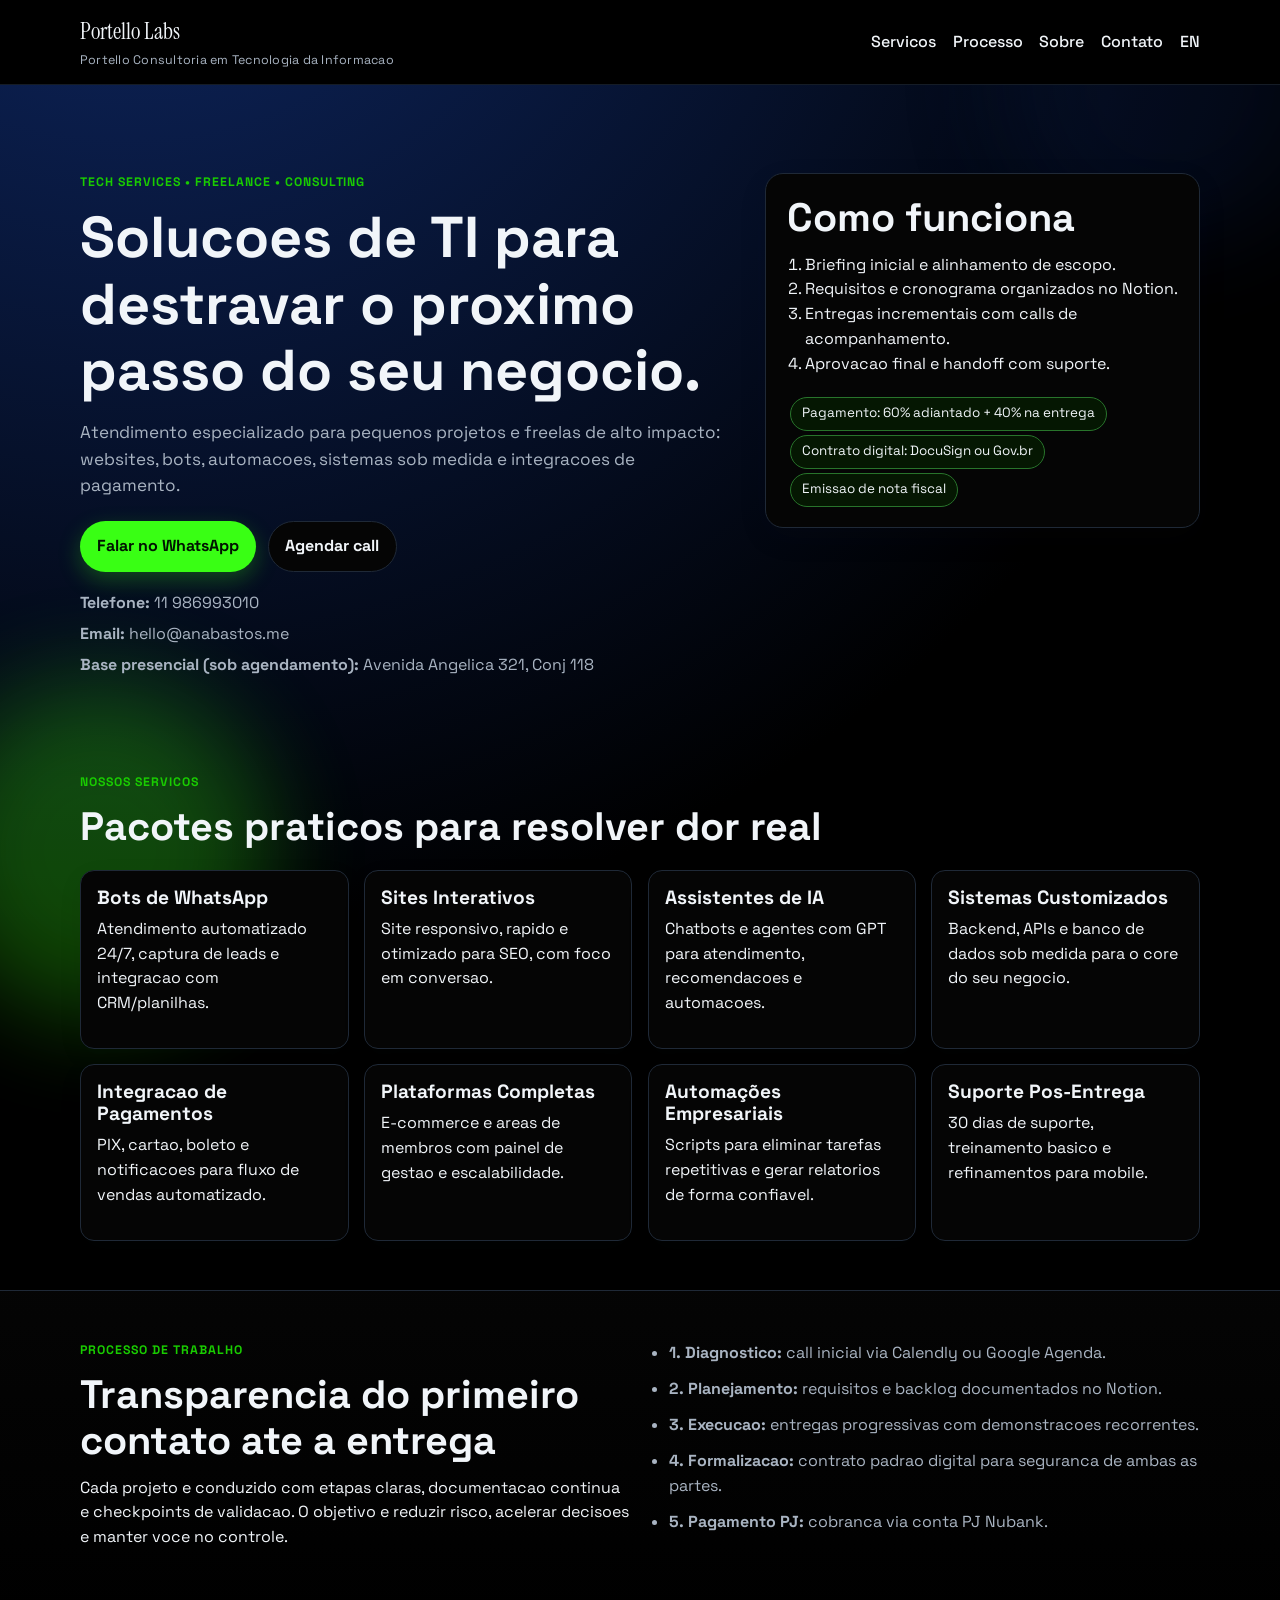
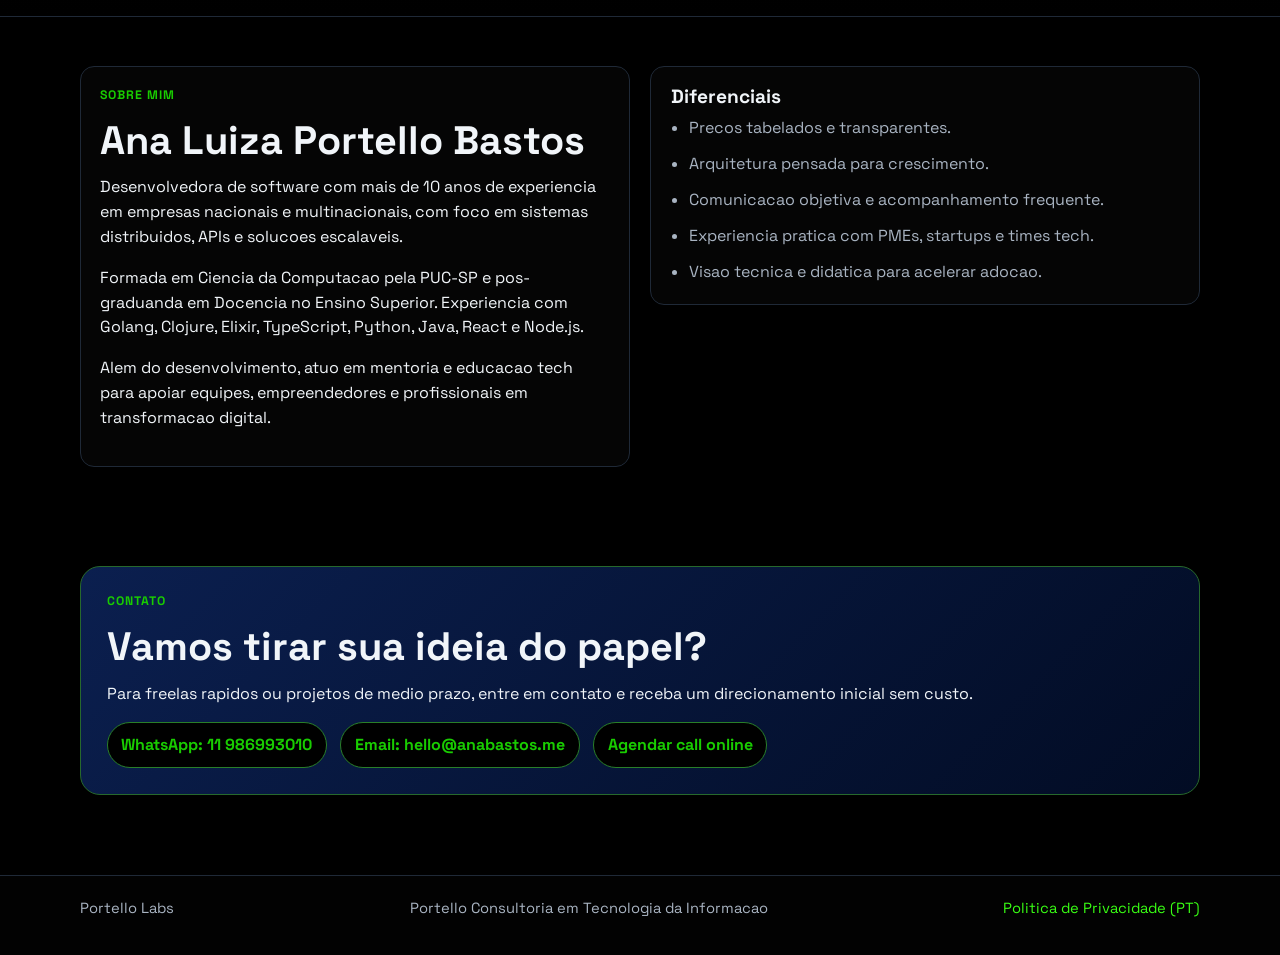
==== index.html @ 6f145aa7 "initial commit" ====
<!doctype html>
<html lang="pt-BR">
<head>
  <meta charset="UTF-8" />
  <meta name="viewport" content="width=device-width, initial-scale=1.0" />
  <meta name="description" content="Portello Labs - Portello Consultoria em Tecnologia da Informacao. Solucoes de TI para PMEs, startups e profissionais autonomos." />
  <title>Portello Labs | Consultoria em TI</title>
  <link rel="preconnect" href="https://fonts.googleapis.com" />
  <link rel="preconnect" href="https://fonts.gstatic.com" crossorigin />
  <link href="https://fonts.googleapis.com/css2?family=Space+Grotesk:wght@400;500;700&family=Instrument+Serif:ital@0;1&display=swap" rel="stylesheet" />
  <link rel="stylesheet" href="styles.css" />
</head>
<body>
  <div class="bg-orb orb-a" aria-hidden="true"></div>
  <div class="bg-orb orb-b" aria-hidden="true"></div>

  <header class="site-header">
    <div class="container nav-wrap">
      <a class="brand" href="#top" aria-label="Portello Labs">
        <span class="brand-main">Portello Labs</span>
        <span class="brand-sub">Portello Consultoria em Tecnologia da Informacao</span>
      </a>
      <nav class="nav" id="main-nav" aria-label="Navegacao principal">
        <a href="#servicos">Servicos</a>
        <a href="#processo">Processo</a>
        <a href="#sobre">Sobre</a>
        <a href="#contato">Contato</a>
        <a href="en/" hreflang="en">EN</a>
      </nav>
      <button class="menu-btn" id="menu-btn" aria-label="Abrir menu" aria-expanded="false" aria-controls="main-nav">Menu</button>
    </div>
  </header>

  <main id="top">
    <section class="hero">
      <div class="container hero-grid">
        <div>
          <p class="eyebrow">Tech Services • Freelance • Consulting</p>
          <h1>Solucoes de TI para destravar o proximo passo do seu negocio.</h1>
          <p class="hero-copy">
            Atendimento especializado para pequenos projetos e freelas de alto impacto: websites, bots,
            automacoes, sistemas sob medida e integracoes de pagamento.
          </p>
          <div class="hero-cta">
            <a class="btn btn-primary" href="https://wa.me/5511986993010" target="_blank" rel="noopener noreferrer">Falar no WhatsApp</a>
            <a class="btn btn-secondary" href="https://calendar.app.google/7jMRsV2HJP9zzm17A" target="_blank" rel="noopener noreferrer">Agendar call</a>
          </div>
          <ul class="quick-info">
            <li><strong>Telefone:</strong> 11 986993010</li>
            <li><strong>Email:</strong> hello@anabastos.me</li>
            <li><strong>Base presencial (sob agendamento):</strong> Avenida Angelica 321, Conj 118</li>
          </ul>
        </div>
        <aside class="hero-card reveal">
          <h2>Como funciona</h2>
          <ol>
            <li>Briefing inicial e alinhamento de escopo.</li>
            <li>Requisitos e cronograma organizados no Notion.</li>
            <li>Entregas incrementais com calls de acompanhamento.</li>
            <li>Aprovacao final e handoff com suporte.</li>
          </ol>
          <p class="pill">Pagamento: 60% adiantado + 40% na entrega</p>
          <p class="pill">Contrato digital: DocuSign ou Gov.br</p>
          <p class="pill">Emissao de nota fiscal</p>
        </aside>
      </div>
    </section>

    <section class="section" id="servicos">
      <div class="container">
        <p class="eyebrow">Nossos Servicos</p>
        <h2>Pacotes praticos para resolver dor real</h2>
        <div class="cards">
          <article class="card reveal">
            <h3>Bots de WhatsApp</h3>
            <p>Atendimento automatizado 24/7, captura de leads e integracao com CRM/planilhas.</p>
          </article>
          <article class="card reveal">
            <h3>Sites Interativos</h3>
            <p>Site responsivo, rapido e otimizado para SEO, com foco em conversao.</p>
          </article>
          <article class="card reveal">
            <h3>Assistentes de IA</h3>
            <p>Chatbots e agentes com GPT para atendimento, recomendacoes e automacoes.</p>
          </article>
          <article class="card reveal">
            <h3>Sistemas Customizados</h3>
            <p>Backend, APIs e banco de dados sob medida para o core do seu negocio.</p>
          </article>
          <article class="card reveal">
            <h3>Integracao de Pagamentos</h3>
            <p>PIX, cartao, boleto e notificacoes para fluxo de vendas automatizado.</p>
          </article>
          <article class="card reveal">
            <h3>Plataformas Completas</h3>
            <p>E-commerce e areas de membros com painel de gestao e escalabilidade.</p>
          </article>
          <article class="card reveal">
            <h3>Automações Empresariais</h3>
            <p>Scripts para eliminar tarefas repetitivas e gerar relatorios de forma confiavel.</p>
          </article>
          <article class="card reveal">
            <h3>Suporte Pos-Entrega</h3>
            <p>30 dias de suporte, treinamento basico e refinamentos para mobile.</p>
          </article>
        </div>
      </div>
    </section>

    <section class="section section-alt" id="processo">
      <div class="container process-grid">
        <div>
          <p class="eyebrow">Processo de Trabalho</p>
          <h2>Transparencia do primeiro contato ate a entrega</h2>
          <p>
            Cada projeto e conduzido com etapas claras, documentacao continua e checkpoints de validacao.
            O objetivo e reduzir risco, acelerar decisoes e manter voce no controle.
          </p>
        </div>
        <ul class="timeline reveal">
          <li><strong>1. Diagnostico:</strong> call inicial via Calendly ou Google Agenda.</li>
          <li><strong>2. Planejamento:</strong> requisitos e backlog documentados no Notion.</li>
          <li><strong>3. Execucao:</strong> entregas progressivas com demonstracoes recorrentes.</li>
          <li><strong>4. Formalizacao:</strong> contrato padrao digital para seguranca de ambas as partes.</li>
          <li><strong>5. Pagamento PJ:</strong> cobranca via conta PJ Nubank.</li>
        </ul>
      </div>
    </section>

    <section class="section" id="sobre">
      <div class="container about-grid">
        <div class="about-panel reveal">
          <p class="eyebrow">Sobre Mim</p>
          <h2>Ana Luiza Portello Bastos</h2>
          <p>
            Desenvolvedora de software com mais de 10 anos de experiencia em empresas nacionais e multinacionais,
            com foco em sistemas distribuidos, APIs e solucoes escalaveis.
          </p>
          <p>
            Formada em Ciencia da Computacao pela PUC-SP e pos-graduanda em Docencia no Ensino Superior.
            Experiencia com Golang, Clojure, Elixir, TypeScript, Python, Java, React e Node.js.
          </p>
          <p>
            Alem do desenvolvimento, atuo em mentoria e educacao tech para apoiar equipes, empreendedores
            e profissionais em transformacao digital.
          </p>
        </div>
        <div class="about-panel reveal">
          <h3>Diferenciais</h3>
          <ul class="checklist">
            <li>Precos tabelados e transparentes.</li>
            <li>Arquitetura pensada para crescimento.</li>
            <li>Comunicacao objetiva e acompanhamento frequente.</li>
            <li>Experiencia pratica com PMEs, startups e times tech.</li>
            <li>Visao tecnica e didatica para acelerar adocao.</li>
          </ul>
        </div>
      </div>
    </section>

    <section class="section section-contact" id="contato">
      <div class="container contact-wrap reveal">
        <p class="eyebrow">Contato</p>
        <h2>Vamos tirar sua ideia do papel?</h2>
        <p>
          Para freelas rapidos ou projetos de medio prazo, entre em contato e receba um direcionamento inicial sem custo.
        </p>
        <div class="contact-list">
          <a href="https://wa.me/5511986993010" target="_blank" rel="noopener noreferrer">WhatsApp: 11 986993010</a>
          <a href="mailto:hello@anabastos.me">Email: hello@anabastos.me</a>
          <a href="https://calendar.app.google/7jMRsV2HJP9zzm17A" target="_blank" rel="noopener noreferrer">Agendar call online</a>
        </div>
      </div>
    </section>
  </main>

  <footer class="site-footer">
    <div class="container footer-wrap">
      <p>Portello Labs</p>
      <p>Portello Consultoria em Tecnologia da Informacao</p>
      <p><a href="politica-de-privacidade/" rel="noopener">Politica de Privacidade (PT)</a></p>
    </div>
  </footer>

  <script src="script.js"></script>
</body>
</html>
---- styles.css ----
:root {
  --bg: #000000;
  --bg-alt: #080808;
  --ink: #f1f5f9;
  --ink-soft: #a9b4c2;
  --brand: #39ff14;
  --brand-dark: #19cc00;
  --accent: #0b1f4f;
  --card: #050505;
  --line: #1f2937;
}

* {
  box-sizing: border-box;
}

html,
body {
  margin: 0;
  padding: 0;
}

body {
  font-family: "Space Grotesk", sans-serif;
  background: radial-gradient(circle at 10% -10%, #0b1f4f 10%, var(--bg) 40%), var(--bg);
  color: var(--ink);
  line-height: 1.55;
  min-height: 100vh;
  overflow-x: hidden;
}

h1,
h2,
h3 {
  line-height: 1.15;
  margin-top: 0;
}

h1 {
  font-size: clamp(2.1rem, 4.5vw, 4rem);
  margin-bottom: 1rem;
}

h2 {
  font-size: clamp(1.6rem, 3.1vw, 2.5rem);
  margin-bottom: 0.75rem;
}

h3 {
  font-size: 1.2rem;
  margin-bottom: 0.5rem;
}

p {
  margin-top: 0;
}

.container {
  width: min(1120px, 92vw);
  margin: 0 auto;
}

.bg-orb {
  position: fixed;
  width: 340px;
  height: 340px;
  border-radius: 999px;
  filter: blur(50px);
  opacity: 0.27;
  pointer-events: none;
  z-index: -1;
}

.orb-a {
  background: #0b1f4f;
  top: -90px;
  right: -60px;
}

.orb-b {
  background: #39ff14;
  left: -70px;
  bottom: -120px;
}

.site-header {
  position: sticky;
  top: 0;
  z-index: 20;
  background: color-mix(in srgb, var(--bg) 90%, black 10%);
  backdrop-filter: blur(10px);
  border-bottom: 1px solid color-mix(in srgb, var(--line) 70%, transparent 30%);
}

.nav-wrap {
  display: flex;
  align-items: center;
  justify-content: space-between;
  gap: 1rem;
  padding: 0.85rem 0;
}

.brand {
  text-decoration: none;
  color: var(--ink);
  display: grid;
  gap: 0.1rem;
}

.brand-main {
  font-family: "Instrument Serif", serif;
  font-size: 1.45rem;
}

.brand-sub {
  font-size: 0.78rem;
  letter-spacing: 0.02em;
  color: var(--ink-soft);
}

.nav {
  display: flex;
  gap: 1.05rem;
}

.nav a {
  text-decoration: none;
  color: var(--ink);
  font-weight: 500;
}

.menu-btn {
  display: none;
  border: 1px solid var(--line);
  background: var(--card);
  color: var(--ink);
  padding: 0.4rem 0.8rem;
  border-radius: 999px;
  cursor: pointer;
}

.hero {
  padding: 5.5rem 0 2.8rem;
}

.hero-grid {
  display: grid;
  grid-template-columns: 1.2fr 0.8fr;
  gap: 2rem;
  align-items: start;
}

.eyebrow {
  text-transform: uppercase;
  letter-spacing: 0.08em;
  font-size: 0.77rem;
  color: var(--brand-dark);
  font-weight: 700;
}

.hero-copy {
  max-width: 62ch;
  color: var(--ink-soft);
  font-size: 1.07rem;
}

.hero-cta {
  display: flex;
  flex-wrap: wrap;
  gap: 0.75rem;
  margin: 1.4rem 0 1.2rem;
}

.btn {
  display: inline-flex;
  align-items: center;
  justify-content: center;
  gap: 0.35rem;
  padding: 0.75rem 1.05rem;
  border-radius: 999px;
  text-decoration: none;
  font-weight: 700;
  transition: transform 180ms ease, box-shadow 220ms ease, background-color 220ms ease;
}

.btn:hover {
  transform: translateY(-2px);
}

.btn-primary {
  background: var(--brand);
  color: #001400;
  box-shadow: 0 8px 22px rgba(57, 255, 20, 0.25);
}

.btn-primary:hover {
  background: #2de30f;
}

.btn-secondary {
  border: 1px solid var(--line);
  background: var(--card);
  color: var(--ink);
}

.quick-info {
  list-style: none;
  padding: 0;
  margin: 0;
  display: grid;
  gap: 0.4rem;
  color: var(--ink-soft);
}

.hero-card {
  background: var(--card);
  border: 1px solid var(--line);
  border-radius: 18px;
  padding: 1.3rem;
  box-shadow: 0 10px 30px rgba(24, 30, 34, 0.08);
}

.hero-card ol {
  margin: 0 0 1rem;
  padding-left: 1.15rem;
}

.pill {
  display: inline-block;
  margin: 0.25rem 0.2rem 0;
  padding: 0.35rem 0.7rem;
  border-radius: 999px;
  border: 1px solid color-mix(in srgb, var(--brand) 35%, var(--line) 65%);
  background: color-mix(in srgb, var(--brand) 9%, black 91%);
  font-size: 0.84rem;
  color: var(--ink);
}

.section {
  padding: 3.1rem 0;
}

.section-alt {
  background: linear-gradient(180deg, color-mix(in srgb, var(--bg-alt) 55%, black 45%), transparent);
  border-top: 1px solid var(--line);
  border-bottom: 1px solid var(--line);
}

.cards {
  margin-top: 1.25rem;
  display: grid;
  grid-template-columns: repeat(4, minmax(0, 1fr));
  gap: 0.95rem;
}

.card {
  background: var(--card);
  border: 1px solid var(--line);
  border-radius: 14px;
  padding: 1rem;
  box-shadow: 0 8px 26px rgba(24, 30, 34, 0.06);
}

.process-grid,
.about-grid {
  display: grid;
  grid-template-columns: 1fr 1fr;
  gap: 1.3rem;
  align-items: start;
}

.timeline,
.checklist {
  margin: 0;
  padding-left: 1.15rem;
  color: var(--ink-soft);
  display: grid;
  gap: 0.7rem;
}

.about-panel {
  background: var(--card);
  border: 1px solid var(--line);
  border-radius: 14px;
  padding: 1.2rem;
}

.section-contact {
  padding-bottom: 5rem;
}

.contact-wrap {
  border: 1px solid color-mix(in srgb, var(--brand) 30%, var(--line) 70%);
  background: linear-gradient(135deg, #0b1f4f 0%, #020c24 100%);
  border-radius: 20px;
  padding: 1.6rem;
}

.contact-list {
  margin-top: 1rem;
  display: flex;
  flex-wrap: wrap;
  gap: 0.85rem;
}

.contact-list a {
  color: var(--brand-dark);
  text-decoration: none;
  font-weight: 700;
  border: 1px solid color-mix(in srgb, var(--brand) 40%, var(--line) 60%);
  background: #000000;
  border-radius: 999px;
  padding: 0.6rem 0.85rem;
}

.site-footer {
  border-top: 1px solid var(--line);
  padding: 1.3rem 0;
  background: color-mix(in srgb, var(--bg-alt) 25%, black 75%);
}

.footer-wrap {
  display: flex;
  justify-content: space-between;
  gap: 1rem;
  flex-wrap: wrap;
  color: var(--ink-soft);
  font-size: 0.92rem;
}

.site-footer a {
  color: var(--brand);
  text-decoration: none;
}

.site-footer a:hover {
  color: var(--brand-dark);
  text-decoration: underline;
}

.reveal {
  opacity: 0;
  transform: translateY(18px);
  transition: opacity 500ms ease, transform 500ms ease;
}

.reveal.show {
  opacity: 1;
  transform: translateY(0);
}

@media (max-width: 980px) {
  .hero-grid,
  .cards,
  .process-grid,
  .about-grid {
    grid-template-columns: 1fr 1fr;
  }

  .cards {
    grid-template-columns: repeat(2, minmax(0, 1fr));
  }
}

@media (max-width: 760px) {
  .menu-btn {
    display: inline-flex;
  }

  .nav {
    position: absolute;
    top: 64px;
    right: 4vw;
    background: var(--card);
    border: 1px solid var(--line);
    border-radius: 12px;
    padding: 0.75rem;
    display: none;
    flex-direction: column;
    min-width: 160px;
    box-shadow: 0 12px 24px rgba(24, 30, 34, 0.14);
  }

  .nav.open {
    display: flex;
  }

  .hero-grid,
  .cards,
  .process-grid,
  .about-grid {
    grid-template-columns: 1fr;
  }

  .hero {
    padding-top: 4rem;
  }
}
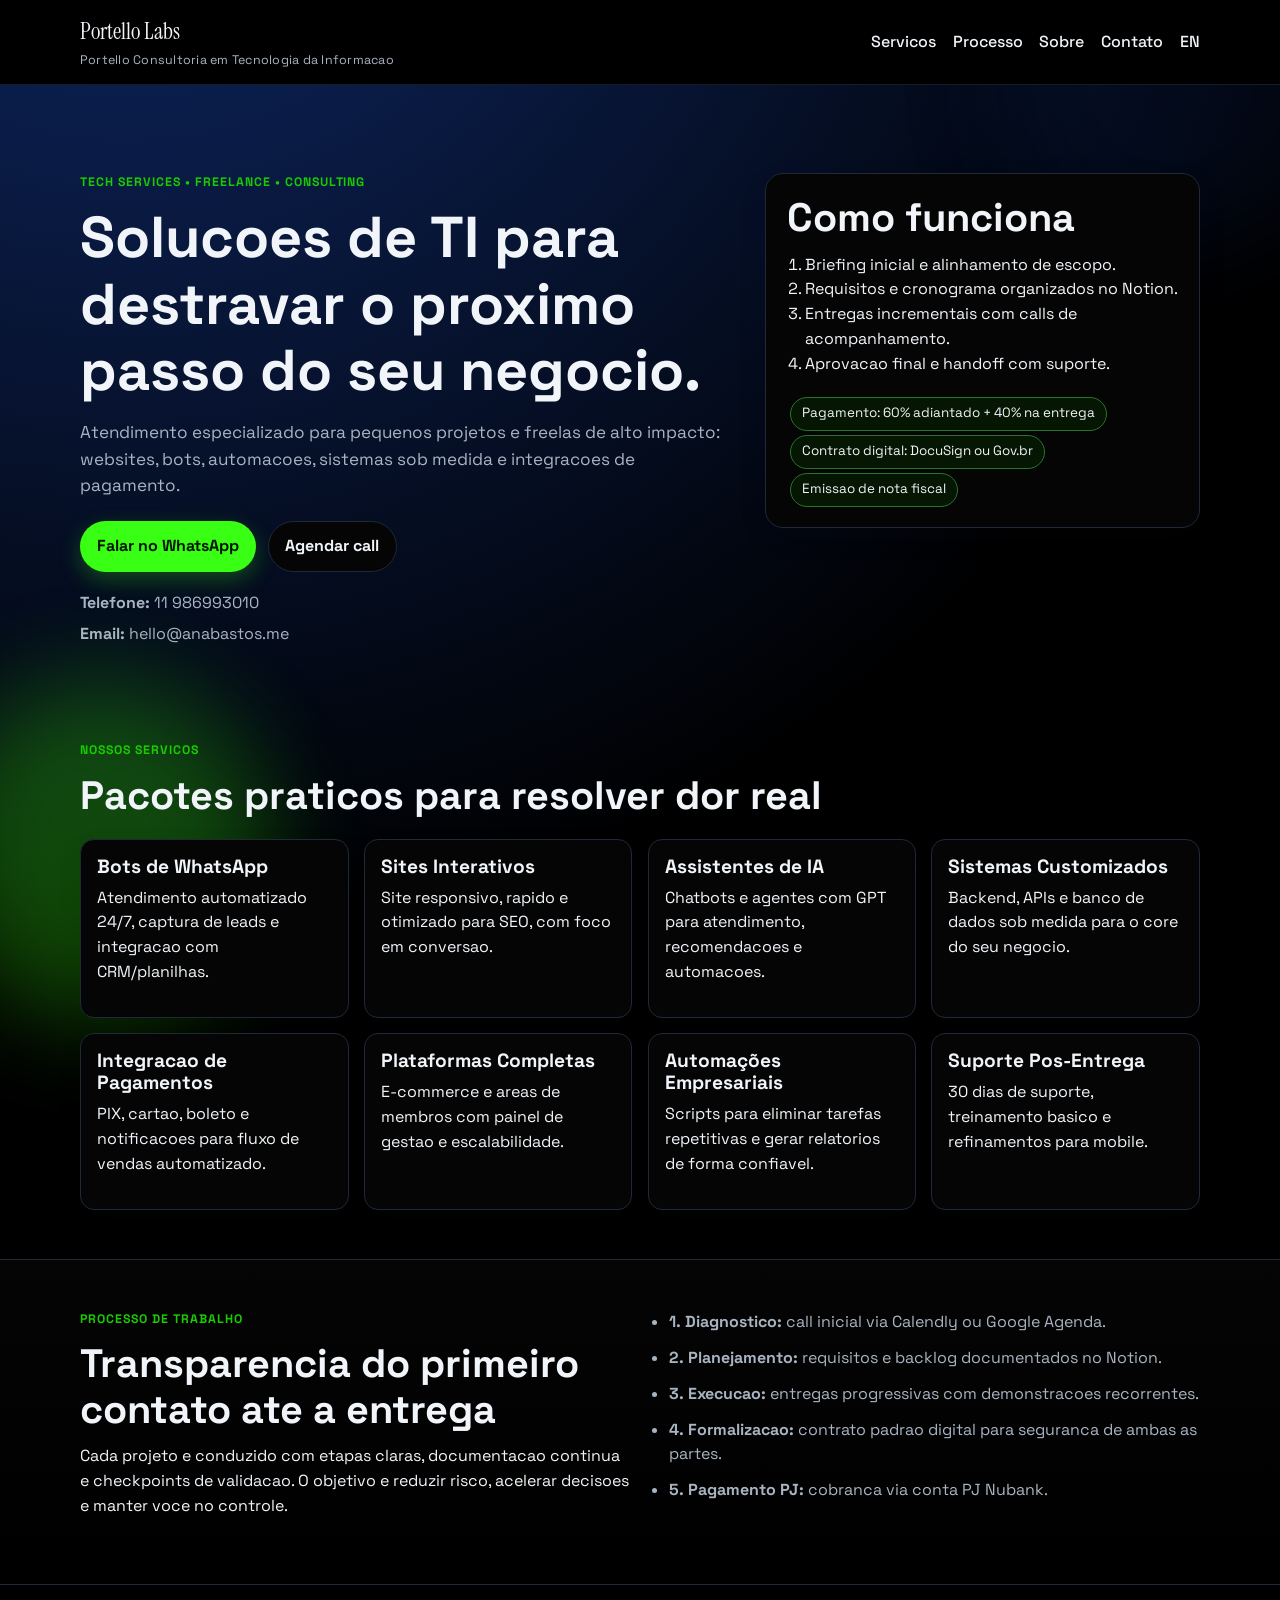
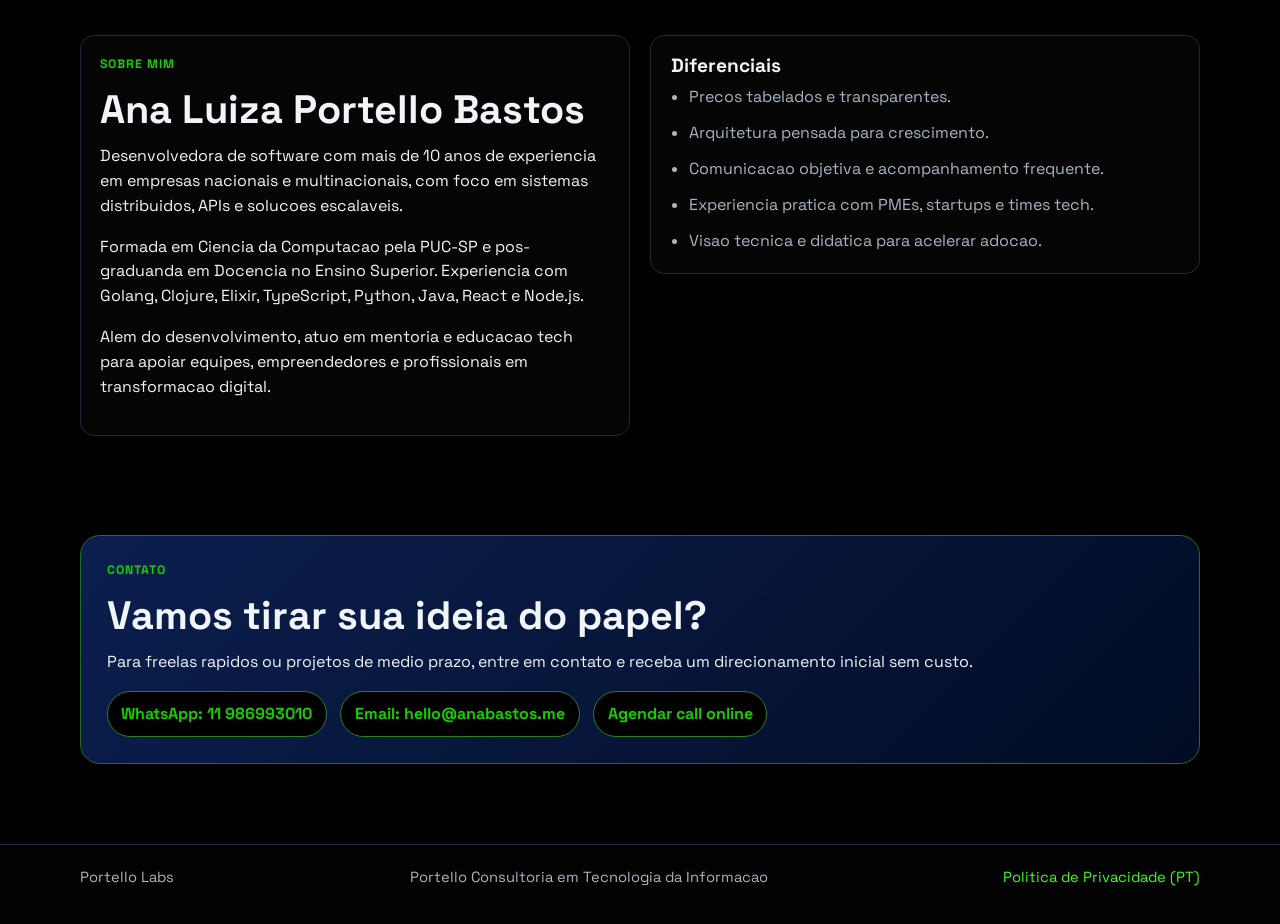
==== commit 35e50405: "Update index.html" ====
--- a/index.html
+++ b/index.html
@@ -48,7 +48,6 @@
           <ul class="quick-info">
             <li><strong>Telefone:</strong> 11 986993010</li>
             <li><strong>Email:</strong> hello@anabastos.me</li>
-            <li><strong>Base presencial (sob agendamento):</strong> Avenida Angelica 321, Conj 118</li>
           </ul>
         </div>
         <aside class="hero-card reveal">
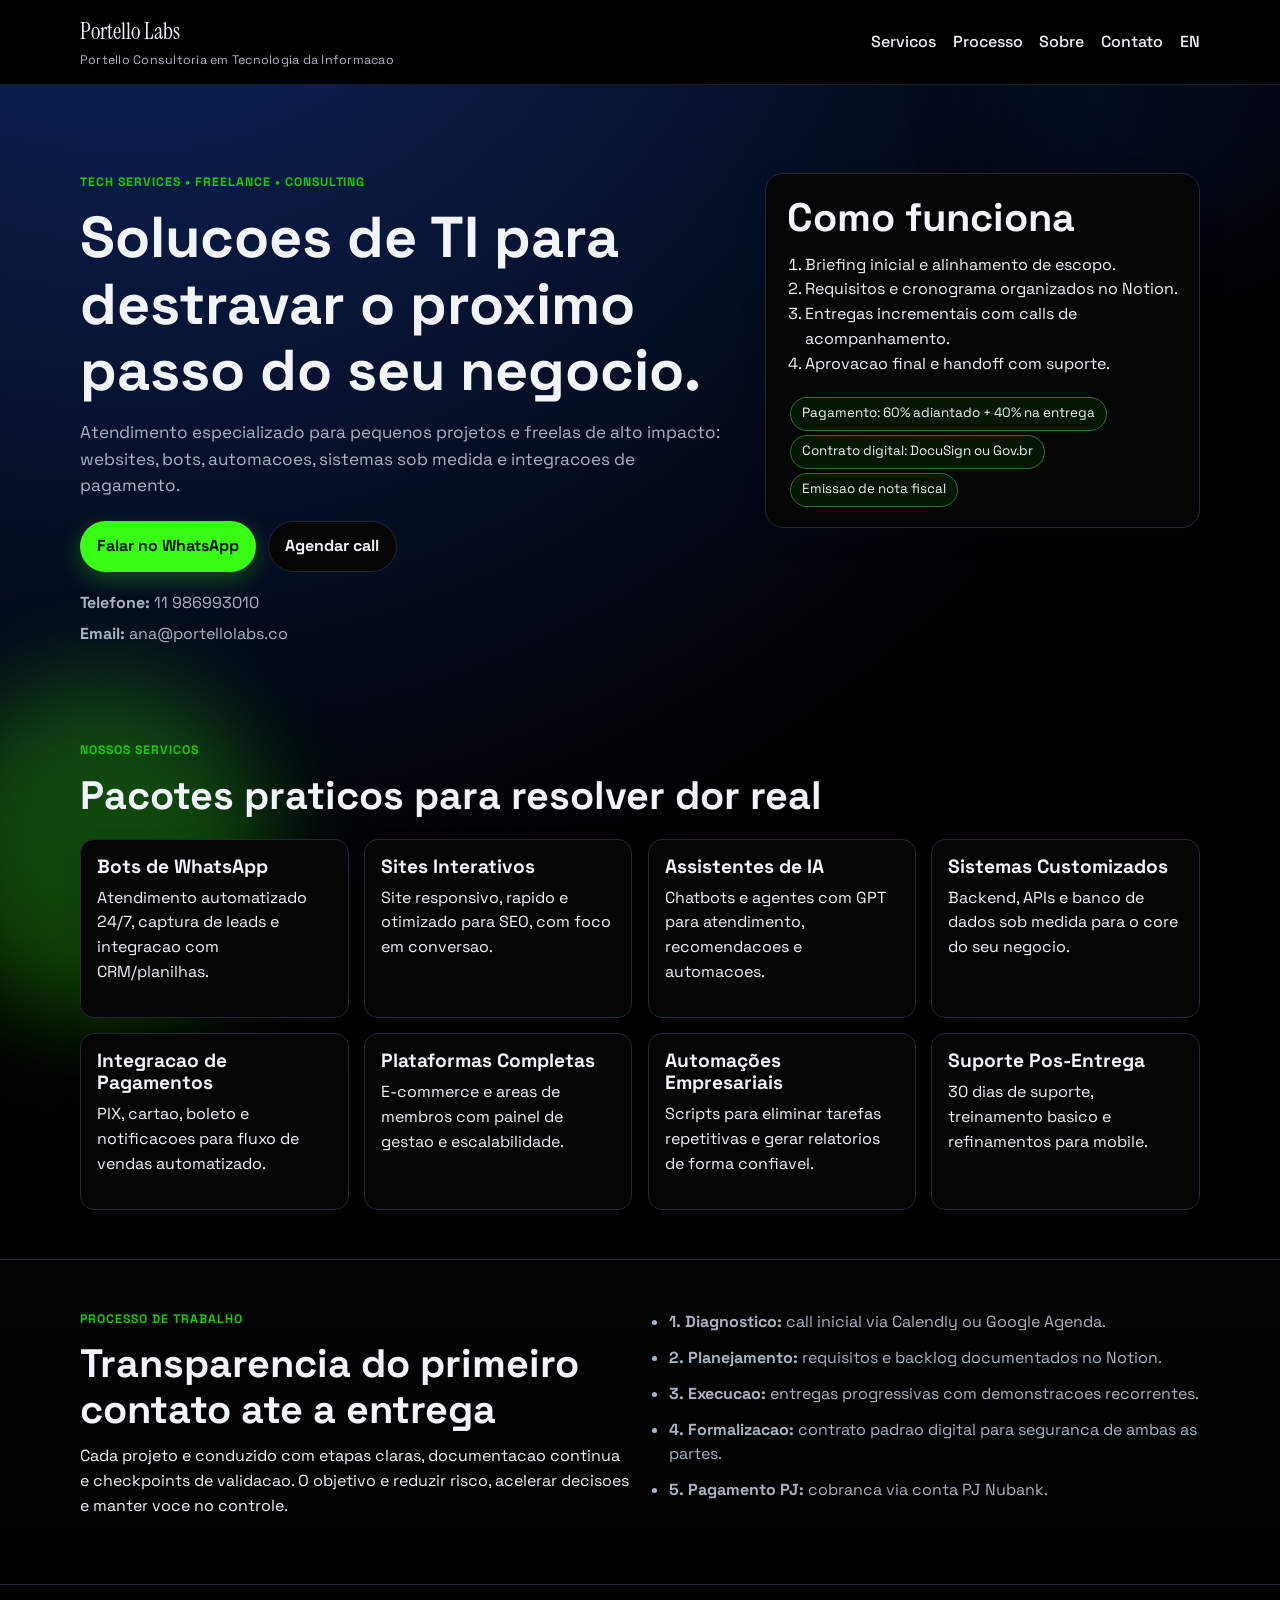
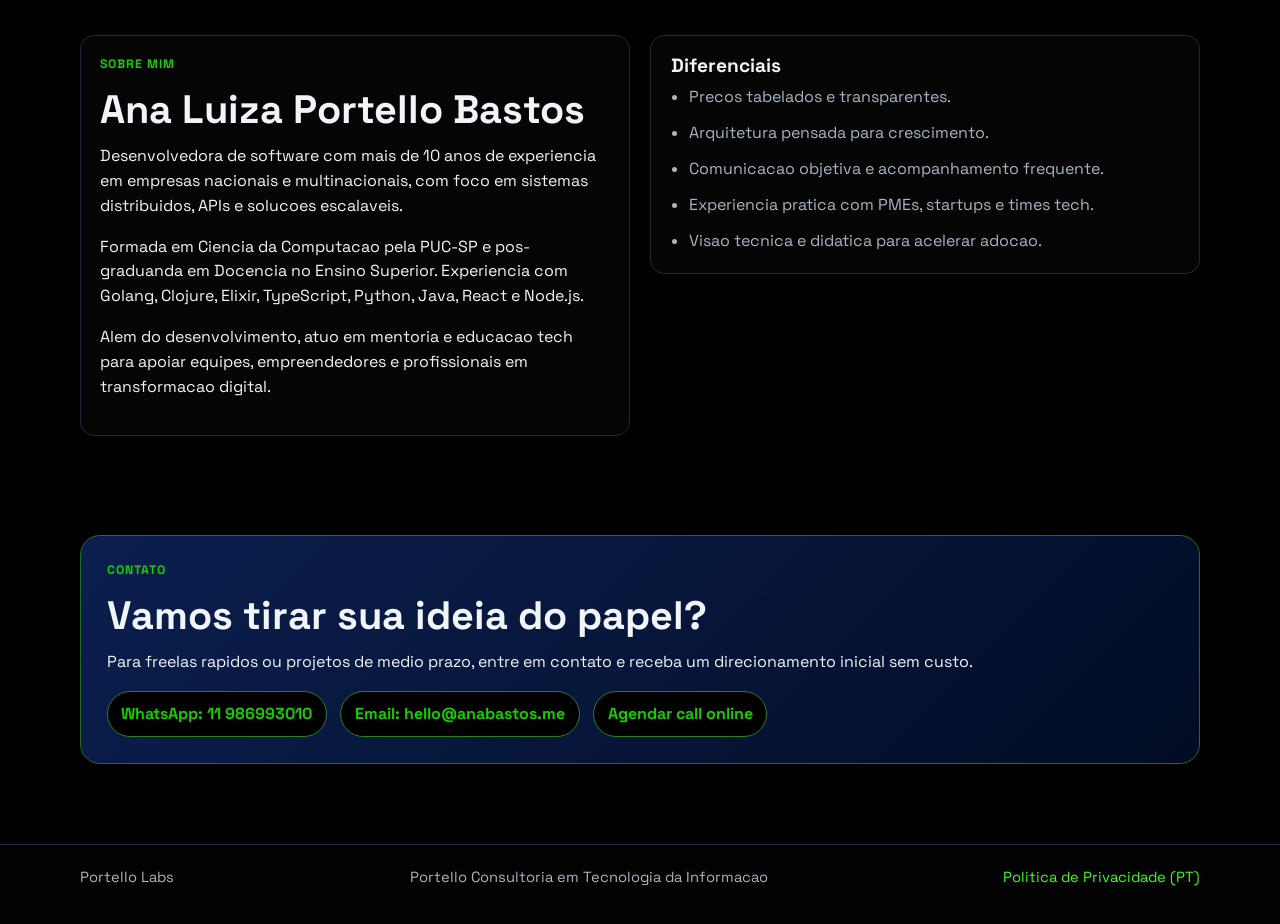
==== commit d17e415c: "Fix HTML encoding issues in index.html" ====
--- a/index.html
+++ b/index.html
@@ -47,7 +47,7 @@
           </div>
           <ul class="quick-info">
             <li><strong>Telefone:</strong> 11 986993010</li>
-            <li><strong>Email:</strong> hello@anabastos.me</li>
+            <li><strong>Email:</strong> ana@portellolabs.co</li>
           </ul>
         </div>
         <aside class="hero-card reveal">
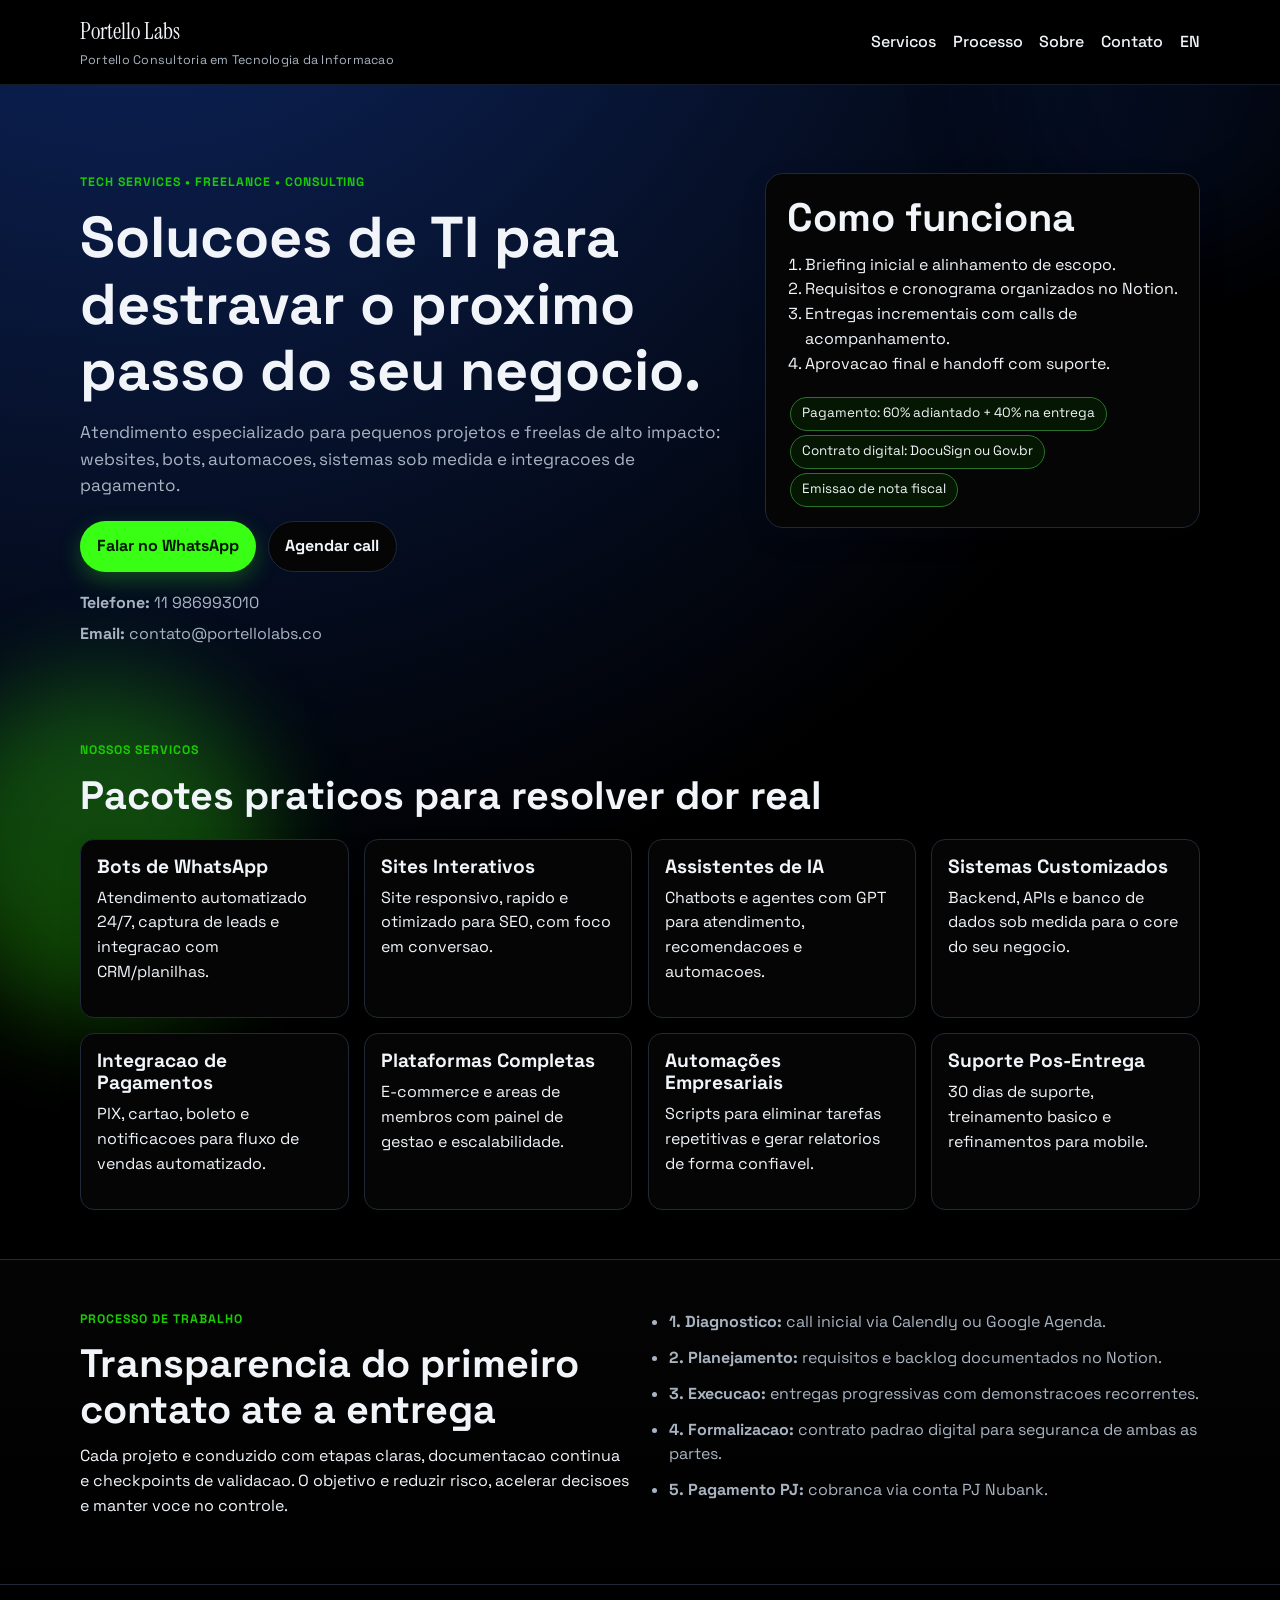
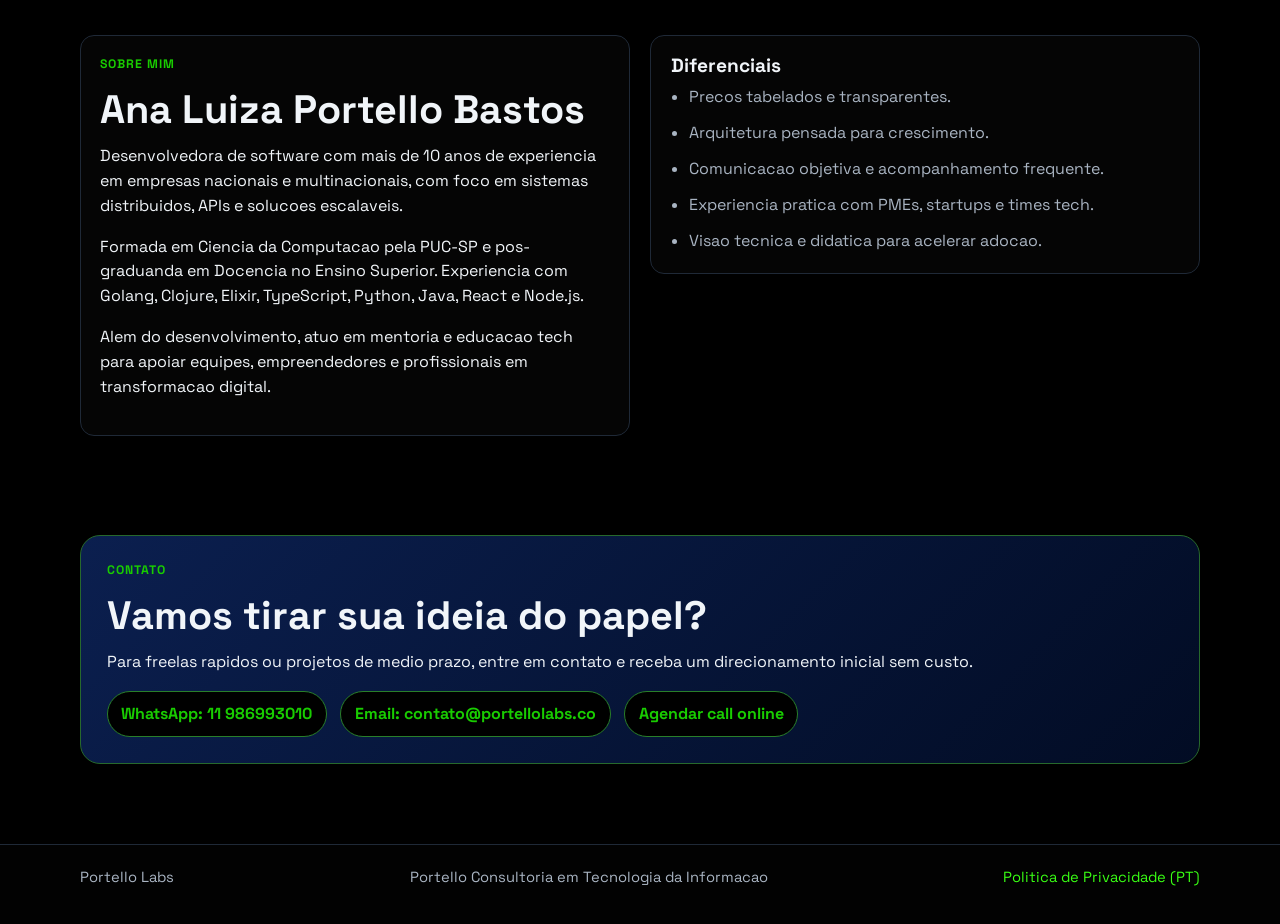
==== commit 2aa0a7c9: "feature: editar email de contato" ====
--- a/index.html
+++ b/index.html
@@ -47,7 +47,7 @@
           </div>
           <ul class="quick-info">
             <li><strong>Telefone:</strong> 11 986993010</li>
-            <li><strong>Email:</strong> ana@portellolabs.co</li>
+            <li><strong>Email:</strong> contato@portellolabs.co</li>
           </ul>
         </div>
         <aside class="hero-card reveal">
@@ -166,7 +166,7 @@
         </p>
         <div class="contact-list">
           <a href="https://wa.me/5511986993010" target="_blank" rel="noopener noreferrer">WhatsApp: 11 986993010</a>
-          <a href="mailto:hello@anabastos.me">Email: hello@anabastos.me</a>
+          <a href="mailto:contato@portellolabs.co">Email: contato@portellolabs.co</a>
           <a href="https://calendar.app.google/7jMRsV2HJP9zzm17A" target="_blank" rel="noopener noreferrer">Agendar call online</a>
         </div>
       </div>
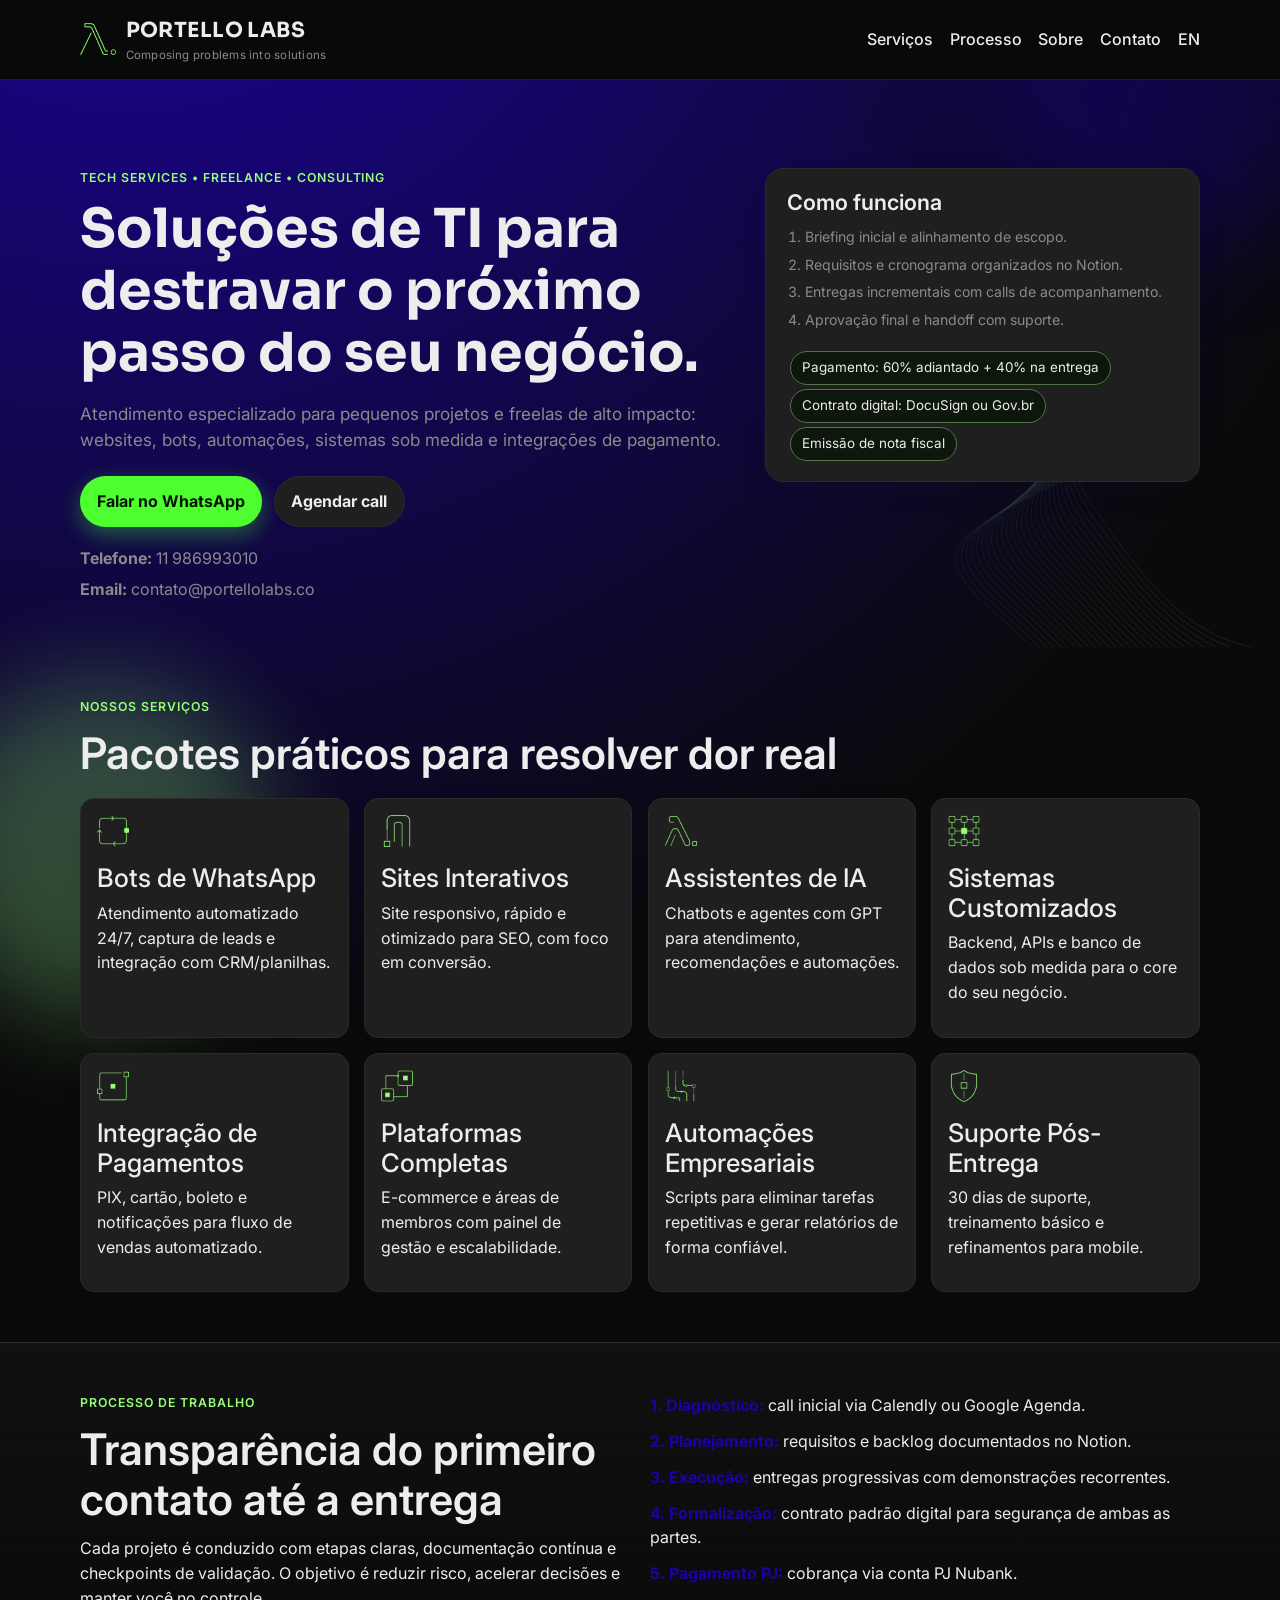
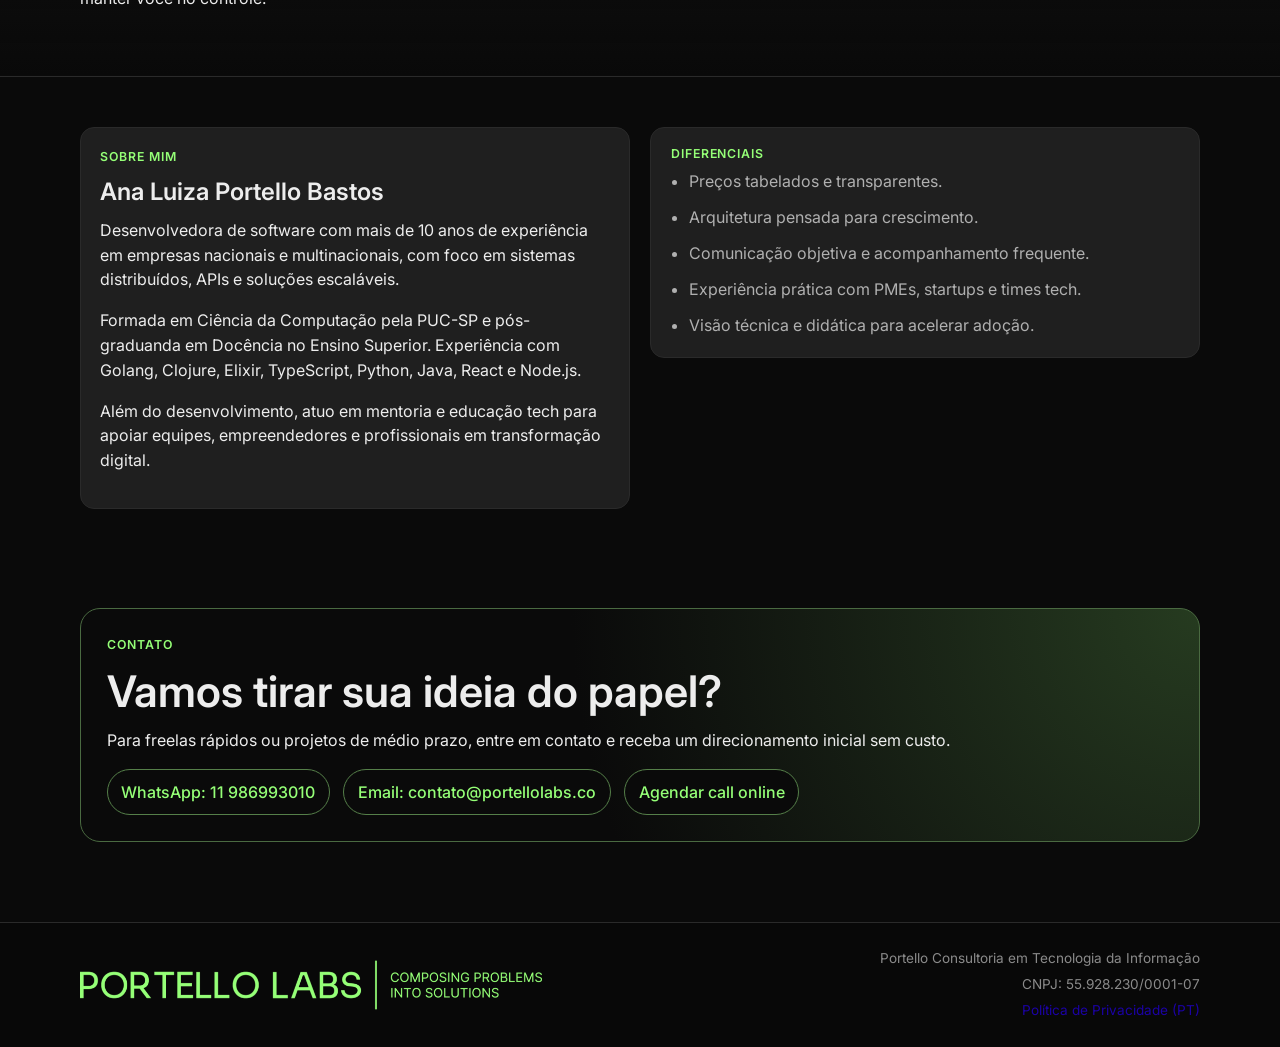
==== commit 40e7adf3: "feat: use new visual identity" ====
--- a/index.html
+++ b/index.html
@@ -3,11 +3,15 @@
 <head>
   <meta charset="UTF-8" />
   <meta name="viewport" content="width=device-width, initial-scale=1.0" />
-  <meta name="description" content="Portello Labs - Portello Consultoria em Tecnologia da Informacao. Solucoes de TI para PMEs, startups e profissionais autonomos." />
+  <meta name="description" content="Portello Labs - Portello Consultoria em Tecnologia da Informação. Soluções de TI para PMEs, startups e profissionais autônomos." />
+  <meta name="facebook-domain-verification" content="jnb2jogqrohtyhndc1g7yx48vg9q7b" />
   <title>Portello Labs | Consultoria em TI</title>
+  <link rel="icon" type="image/png" sizes="32x32" href="assets/favicon/favicon-32.png" />
+  <link rel="icon" type="image/png" sizes="512x512" href="assets/favicon/favicon-512.png" />
+  <link rel="apple-touch-icon" href="assets/favicon/apple-touch-icon.png" />
   <link rel="preconnect" href="https://fonts.googleapis.com" />
   <link rel="preconnect" href="https://fonts.gstatic.com" crossorigin />
-  <link href="https://fonts.googleapis.com/css2?family=Space+Grotesk:wght@400;500;700&family=Instrument+Serif:ital@0;1&display=swap" rel="stylesheet" />
+  <link href="https://fonts.googleapis.com/css2?family=Sora:wght@700;800&family=Inter:wght@400;500;600&display=swap" rel="stylesheet" />
   <link rel="stylesheet" href="styles.css" />
 </head>
 <body>
@@ -17,11 +21,14 @@
   <header class="site-header">
     <div class="container nav-wrap">
       <a class="brand" href="#top" aria-label="Portello Labs">
-        <span class="brand-main">Portello Labs</span>
-        <span class="brand-sub">Portello Consultoria em Tecnologia da Informacao</span>
+        <img class="brand-icon" src="assets/logo/icone-verde-neon.png" alt="" width="28" height="28" />
+        <span class="brand-text">
+          <span class="brand-main">Portello Labs</span>
+          <span class="brand-sub">Composing problems into solutions</span>
+        </span>
       </a>
-      <nav class="nav" id="main-nav" aria-label="Navegacao principal">
-        <a href="#servicos">Servicos</a>
+      <nav class="nav" id="main-nav" aria-label="Navegação principal">
+        <a href="#servicos">Serviços</a>
         <a href="#processo">Processo</a>
         <a href="#sobre">Sobre</a>
         <a href="#contato">Contato</a>
@@ -33,13 +40,14 @@
 
   <main id="top">
     <section class="hero">
+      <img class="hero-pattern" src="assets/pattern/fluxo-verde-azul.png" alt="" aria-hidden="true" />
       <div class="container hero-grid">
         <div>
           <p class="eyebrow">Tech Services • Freelance • Consulting</p>
-          <h1>Solucoes de TI para destravar o proximo passo do seu negocio.</h1>
+          <h1>Soluções de TI para destravar o próximo passo do seu negócio.</h1>
           <p class="hero-copy">
             Atendimento especializado para pequenos projetos e freelas de alto impacto: websites, bots,
-            automacoes, sistemas sob medida e integracoes de pagamento.
+            automações, sistemas sob medida e integrações de pagamento.
           </p>
           <div class="hero-cta">
             <a class="btn btn-primary" href="https://wa.me/5511986993010" target="_blank" rel="noopener noreferrer">Falar no WhatsApp</a>
@@ -56,51 +64,59 @@
             <li>Briefing inicial e alinhamento de escopo.</li>
             <li>Requisitos e cronograma organizados no Notion.</li>
             <li>Entregas incrementais com calls de acompanhamento.</li>
-            <li>Aprovacao final e handoff com suporte.</li>
+            <li>Aprovação final e handoff com suporte.</li>
           </ol>
           <p class="pill">Pagamento: 60% adiantado + 40% na entrega</p>
           <p class="pill">Contrato digital: DocuSign ou Gov.br</p>
-          <p class="pill">Emissao de nota fiscal</p>
+          <p class="pill">Emissão de nota fiscal</p>
         </aside>
       </div>
     </section>
 
     <section class="section" id="servicos">
       <div class="container">
-        <p class="eyebrow">Nossos Servicos</p>
-        <h2>Pacotes praticos para resolver dor real</h2>
+        <p class="eyebrow">Nossos Serviços</p>
+        <h2>Pacotes práticos para resolver dor real</h2>
         <div class="cards">
           <article class="card reveal">
+            <img class="card-icon" src="assets/icons/automacao.png" alt="" />
             <h3>Bots de WhatsApp</h3>
-            <p>Atendimento automatizado 24/7, captura de leads e integracao com CRM/planilhas.</p>
-          </article>
-          <article class="card reveal">
+            <p>Atendimento automatizado 24/7, captura de leads e integração com CRM/planilhas.</p>
+          </article>
+          <article class="card reveal">
+            <img class="card-icon" src="assets/icons/acesso.png" alt="" />
             <h3>Sites Interativos</h3>
-            <p>Site responsivo, rapido e otimizado para SEO, com foco em conversao.</p>
-          </article>
-          <article class="card reveal">
+            <p>Site responsivo, rápido e otimizado para SEO, com foco em conversão.</p>
+          </article>
+          <article class="card reveal">
+            <img class="card-icon" src="assets/icons/inteligencia.png" alt="" />
             <h3>Assistentes de IA</h3>
-            <p>Chatbots e agentes com GPT para atendimento, recomendacoes e automacoes.</p>
-          </article>
-          <article class="card reveal">
+            <p>Chatbots e agentes com GPT para atendimento, recomendações e automações.</p>
+          </article>
+          <article class="card reveal">
+            <img class="card-icon" src="assets/icons/estrutura.png" alt="" />
             <h3>Sistemas Customizados</h3>
-            <p>Backend, APIs e banco de dados sob medida para o core do seu negocio.</p>
-          </article>
-          <article class="card reveal">
-            <h3>Integracao de Pagamentos</h3>
-            <p>PIX, cartao, boleto e notificacoes para fluxo de vendas automatizado.</p>
-          </article>
-          <article class="card reveal">
+            <p>Backend, APIs e banco de dados sob medida para o core do seu negócio.</p>
+          </article>
+          <article class="card reveal">
+            <img class="card-icon" src="assets/icons/integracao.png" alt="" />
+            <h3>Integração de Pagamentos</h3>
+            <p>PIX, cartão, boleto e notificações para fluxo de vendas automatizado.</p>
+          </article>
+          <article class="card reveal">
+            <img class="card-icon" src="assets/icons/solucao.png" alt="" />
             <h3>Plataformas Completas</h3>
-            <p>E-commerce e areas de membros com painel de gestao e escalabilidade.</p>
-          </article>
-          <article class="card reveal">
+            <p>E-commerce e áreas de membros com painel de gestão e escalabilidade.</p>
+          </article>
+          <article class="card reveal">
+            <img class="card-icon" src="assets/icons/dados.png" alt="" />
             <h3>Automações Empresariais</h3>
-            <p>Scripts para eliminar tarefas repetitivas e gerar relatorios de forma confiavel.</p>
-          </article>
-          <article class="card reveal">
-            <h3>Suporte Pos-Entrega</h3>
-            <p>30 dias de suporte, treinamento basico e refinamentos para mobile.</p>
+            <p>Scripts para eliminar tarefas repetitivas e gerar relatórios de forma confiável.</p>
+          </article>
+          <article class="card reveal">
+            <img class="card-icon" src="assets/icons/seguranca.png" alt="" />
+            <h3>Suporte Pós-Entrega</h3>
+            <p>30 dias de suporte, treinamento básico e refinamentos para mobile.</p>
           </article>
         </div>
       </div>
@@ -110,19 +126,19 @@
       <div class="container process-grid">
         <div>
           <p class="eyebrow">Processo de Trabalho</p>
-          <h2>Transparencia do primeiro contato ate a entrega</h2>
-          <p>
-            Cada projeto e conduzido com etapas claras, documentacao continua e checkpoints de validacao.
-            O objetivo e reduzir risco, acelerar decisoes e manter voce no controle.
-          </p>
-        </div>
-        <ul class="timeline reveal">
-          <li><strong>1. Diagnostico:</strong> call inicial via Calendly ou Google Agenda.</li>
-          <li><strong>2. Planejamento:</strong> requisitos e backlog documentados no Notion.</li>
-          <li><strong>3. Execucao:</strong> entregas progressivas com demonstracoes recorrentes.</li>
-          <li><strong>4. Formalizacao:</strong> contrato padrao digital para seguranca de ambas as partes.</li>
-          <li><strong>5. Pagamento PJ:</strong> cobranca via conta PJ Nubank.</li>
-        </ul>
+          <h2>Transparência do primeiro contato até a entrega</h2>
+          <p>
+            Cada projeto é conduzido com etapas claras, documentação contínua e checkpoints de validação.
+            O objetivo é reduzir risco, acelerar decisões e manter você no controle.
+          </p>
+        </div>
+        <div class="timeline reveal">
+          <p><strong>1. Diagnóstico:</strong> call inicial via Calendly ou Google Agenda.</p>
+          <p><strong>2. Planejamento:</strong> requisitos e backlog documentados no Notion.</p>
+          <p><strong>3. Execução:</strong> entregas progressivas com demonstrações recorrentes.</p>
+          <p><strong>4. Formalização:</strong> contrato padrão digital para segurança de ambas as partes.</p>
+          <p><strong>5. Pagamento PJ:</strong> cobrança via conta PJ Nubank.</p>
+        </div>
       </div>
     </section>
 
@@ -132,26 +148,26 @@
           <p class="eyebrow">Sobre Mim</p>
           <h2>Ana Luiza Portello Bastos</h2>
           <p>
-            Desenvolvedora de software com mais de 10 anos de experiencia em empresas nacionais e multinacionais,
-            com foco em sistemas distribuidos, APIs e solucoes escalaveis.
-          </p>
-          <p>
-            Formada em Ciencia da Computacao pela PUC-SP e pos-graduanda em Docencia no Ensino Superior.
-            Experiencia com Golang, Clojure, Elixir, TypeScript, Python, Java, React e Node.js.
-          </p>
-          <p>
-            Alem do desenvolvimento, atuo em mentoria e educacao tech para apoiar equipes, empreendedores
-            e profissionais em transformacao digital.
+            Desenvolvedora de software com mais de 10 anos de experiência em empresas nacionais e multinacionais,
+            com foco em sistemas distribuídos, APIs e soluções escaláveis.
+          </p>
+          <p>
+            Formada em Ciência da Computação pela PUC-SP e pós-graduanda em Docência no Ensino Superior.
+            Experiência com Golang, Clojure, Elixir, TypeScript, Python, Java, React e Node.js.
+          </p>
+          <p>
+            Além do desenvolvimento, atuo em mentoria e educação tech para apoiar equipes, empreendedores
+            e profissionais em transformação digital.
           </p>
         </div>
         <div class="about-panel reveal">
           <h3>Diferenciais</h3>
           <ul class="checklist">
-            <li>Precos tabelados e transparentes.</li>
+            <li>Preços tabelados e transparentes.</li>
             <li>Arquitetura pensada para crescimento.</li>
-            <li>Comunicacao objetiva e acompanhamento frequente.</li>
-            <li>Experiencia pratica com PMEs, startups e times tech.</li>
-            <li>Visao tecnica e didatica para acelerar adocao.</li>
+            <li>Comunicação objetiva e acompanhamento frequente.</li>
+            <li>Experiência prática com PMEs, startups e times tech.</li>
+            <li>Visão técnica e didática para acelerar adoção.</li>
           </ul>
         </div>
       </div>
@@ -162,7 +178,7 @@
         <p class="eyebrow">Contato</p>
         <h2>Vamos tirar sua ideia do papel?</h2>
         <p>
-          Para freelas rapidos ou projetos de medio prazo, entre em contato e receba um direcionamento inicial sem custo.
+          Para freelas rápidos ou projetos de médio prazo, entre em contato e receba um direcionamento inicial sem custo.
         </p>
         <div class="contact-list">
           <a href="https://wa.me/5511986993010" target="_blank" rel="noopener noreferrer">WhatsApp: 11 986993010</a>
@@ -175,9 +191,12 @@
 
   <footer class="site-footer">
     <div class="container footer-wrap">
-      <p>Portello Labs</p>
-      <p>Portello Consultoria em Tecnologia da Informacao</p>
-      <p><a href="politica-de-privacidade/" rel="noopener">Politica de Privacidade (PT)</a></p>
+      <img class="footer-logo" src="assets/logo/assinatura-verde-neon.png" alt="Portello Labs - Composing problems into solutions" />
+      <div class="footer-links">
+        <p>Portello Consultoria em Tecnologia da Informação</p>
+        <p>CNPJ: 55.928.230/0001-07</p>
+        <p><a href="politica-de-privacidade/" rel="noopener">Política de Privacidade (PT)</a></p>
+      </div>
     </div>
   </footer>
 
--- a/styles.css
+++ b/styles.css
@@ -1,13 +1,13 @@
 :root {
-  --bg: #000000;
-  --bg-alt: #080808;
-  --ink: #f1f5f9;
-  --ink-soft: #a9b4c2;
-  --brand: #39ff14;
-  --brand-dark: #19cc00;
-  --accent: #0b1f4f;
-  --card: #050505;
-  --line: #1f2937;
+  --bg: #0a0a0a;
+  --bg-alt: #1f1f1f;
+  --ink: #ededed;
+  --ink-soft: #8a8a8a;
+  --brand: #95ff77;
+  --brand-dark: #7ee85c;
+  --accent: #1b02a4;
+  --card: #1f1f1f;
+  --line: #2a2a2a;
 }
 
 * {
@@ -21,8 +21,9 @@
 }
 
 body {
-  font-family: "Space Grotesk", sans-serif;
-  background: radial-gradient(circle at 10% -10%, #0b1f4f 10%, var(--bg) 40%), var(--bg);
+  font-family: "Inter", sans-serif;
+  font-weight: 400;
+  background: radial-gradient(circle at 10% -10%, var(--accent) 0%, var(--bg) 42%), var(--bg);
   color: var(--ink);
   line-height: 1.55;
   min-height: 100vh;
@@ -37,17 +38,23 @@
 }
 
 h1 {
-  font-size: clamp(2.1rem, 4.5vw, 4rem);
+  font-family: "Sora", sans-serif;
+  font-weight: 700;
+  font-size: clamp(2rem, 4.2vw, 3.6rem);
   margin-bottom: 1rem;
 }
 
 h2 {
-  font-size: clamp(1.6rem, 3.1vw, 2.5rem);
+  font-family: "Inter", sans-serif;
+  font-weight: 600;
+  font-size: clamp(2rem, 3.4vw, 3rem);
   margin-bottom: 0.75rem;
 }
 
 h3 {
-  font-size: 1.2rem;
+  font-family: "Inter", sans-serif;
+  font-weight: 500;
+  font-size: clamp(1.5rem, 2vw, 2rem);
   margin-bottom: 0.5rem;
 }
 
@@ -72,15 +79,26 @@
 }
 
 .orb-a {
-  background: #0b1f4f;
+  background: var(--accent);
   top: -90px;
   right: -60px;
 }
 
 .orb-b {
-  background: #39ff14;
+  background: var(--brand);
   left: -70px;
   bottom: -120px;
+}
+
+.hero-pattern {
+  position: absolute;
+  top: -40px;
+  right: 0;
+  width: min(560px, 60vw);
+  height: auto;
+  opacity: 0.55;
+  pointer-events: none;
+  z-index: -1;
 }
 
 .site-header {
@@ -103,17 +121,32 @@
 .brand {
   text-decoration: none;
   color: var(--ink);
+  display: flex;
+  align-items: center;
+  gap: 0.6rem;
+}
+
+.brand-icon {
+  width: 36px;
+  height: 36px;
+  flex-shrink: 0;
+}
+
+.brand-text {
   display: grid;
   gap: 0.1rem;
 }
 
 .brand-main {
-  font-family: "Instrument Serif", serif;
-  font-size: 1.45rem;
+  font-family: "Sora", sans-serif;
+  font-weight: 700;
+  font-size: 1.3rem;
+  text-transform: uppercase;
+  letter-spacing: 0.02em;
 }
 
 .brand-sub {
-  font-size: 0.78rem;
+  font-size: 0.72rem;
   letter-spacing: 0.02em;
   color: var(--ink-soft);
 }
@@ -140,7 +173,9 @@
 }
 
 .hero {
+  position: relative;
   padding: 5.5rem 0 2.8rem;
+  overflow: hidden;
 }
 
 .hero-grid {
@@ -154,8 +189,8 @@
   text-transform: uppercase;
   letter-spacing: 0.08em;
   font-size: 0.77rem;
-  color: var(--brand-dark);
-  font-weight: 700;
+  color: var(--brand);
+  font-weight: 600;
 }
 
 .hero-copy {
@@ -188,13 +223,13 @@
 }
 
 .btn-primary {
-  background: var(--brand);
+  background: #4dff2e;
   color: #001400;
-  box-shadow: 0 8px 22px rgba(57, 255, 20, 0.25);
+  box-shadow: 0 8px 22px rgba(77, 255, 46, 0.35);
 }
 
 .btn-primary:hover {
-  background: #2de30f;
+  background: color-mix(in srgb, #4dff2e 85%, black 15%);
 }
 
 .btn-secondary {
@@ -220,9 +255,19 @@
   box-shadow: 0 10px 30px rgba(24, 30, 34, 0.08);
 }
 
+.hero-card h2 {
+  font-size: 1.35rem;
+}
+
 .hero-card ol {
   margin: 0 0 1rem;
   padding-left: 1.15rem;
+  font-size: 0.88rem;
+  color: var(--ink-soft);
+}
+
+.hero-card ol li + li {
+  margin-top: 0.35rem;
 }
 
 .pill {
@@ -261,6 +306,12 @@
   box-shadow: 0 8px 26px rgba(24, 30, 34, 0.06);
 }
 
+.card-icon {
+  width: 32px;
+  height: 32px;
+  margin-bottom: 0.6rem;
+}
+
 .process-grid,
 .about-grid {
   display: grid;
@@ -273,9 +324,25 @@
 .checklist {
   margin: 0;
   padding-left: 1.15rem;
-  color: var(--ink-soft);
   display: grid;
   gap: 0.7rem;
+}
+
+.checklist {
+  color: #b0b0b0;
+}
+
+.timeline {
+  color: var(--ink);
+  padding-left: 0;
+}
+
+.timeline p {
+  margin: 0;
+}
+
+.timeline strong {
+  color: var(--accent);
 }
 
 .about-panel {
@@ -285,17 +352,34 @@
   padding: 1.2rem;
 }
 
+.about-panel h2 {
+  font-size: 1.5rem;
+}
+
+.about-panel h3 {
+  font-family: "Inter", sans-serif;
+  text-transform: uppercase;
+  letter-spacing: 0.08em;
+  font-size: 0.77rem;
+  font-weight: 600;
+  color: var(--brand);
+}
+
 .section-contact {
   padding-bottom: 5rem;
 }
 
 .contact-wrap {
   border: 1px solid color-mix(in srgb, var(--brand) 30%, var(--line) 70%);
-  background: linear-gradient(135deg, #0b1f4f 0%, #020c24 100%);
+  background: radial-gradient(circle at 100% 0%, color-mix(in srgb, var(--brand) 20%, var(--bg) 80%) 0%, var(--bg) 55%);
   border-radius: 20px;
   padding: 1.6rem;
 }
 
+.contact-wrap .eyebrow {
+  color: var(--brand);
+}
+
 .contact-list {
   margin-top: 1rem;
   display: flex;
@@ -304,37 +388,53 @@
 }
 
 .contact-list a {
-  color: var(--brand-dark);
+  color: var(--brand);
   text-decoration: none;
-  font-weight: 700;
+  font-weight: 500;
   border: 1px solid color-mix(in srgb, var(--brand) 40%, var(--line) 60%);
-  background: #000000;
+  background: var(--bg);
   border-radius: 999px;
   padding: 0.6rem 0.85rem;
 }
 
 .site-footer {
   border-top: 1px solid var(--line);
-  padding: 1.3rem 0;
+  padding: 1.6rem 0;
   background: color-mix(in srgb, var(--bg-alt) 25%, black 75%);
 }
 
 .footer-wrap {
   display: flex;
   justify-content: space-between;
+  align-items: center;
   gap: 1rem;
   flex-wrap: wrap;
   color: var(--ink-soft);
-  font-size: 0.92rem;
+  font-size: 0.85rem;
+}
+
+.footer-logo {
+  height: 56px;
+  width: auto;
+}
+
+.footer-links {
+  display: grid;
+  gap: 0.3rem;
+  text-align: right;
+}
+
+.footer-links p {
+  margin: 0;
 }
 
 .site-footer a {
-  color: var(--brand);
+  color: var(--accent);
   text-decoration: none;
 }
 
 .site-footer a:hover {
-  color: var(--brand-dark);
+  color: color-mix(in srgb, var(--accent) 80%, white 20%);
   text-decoration: underline;
 }
 
